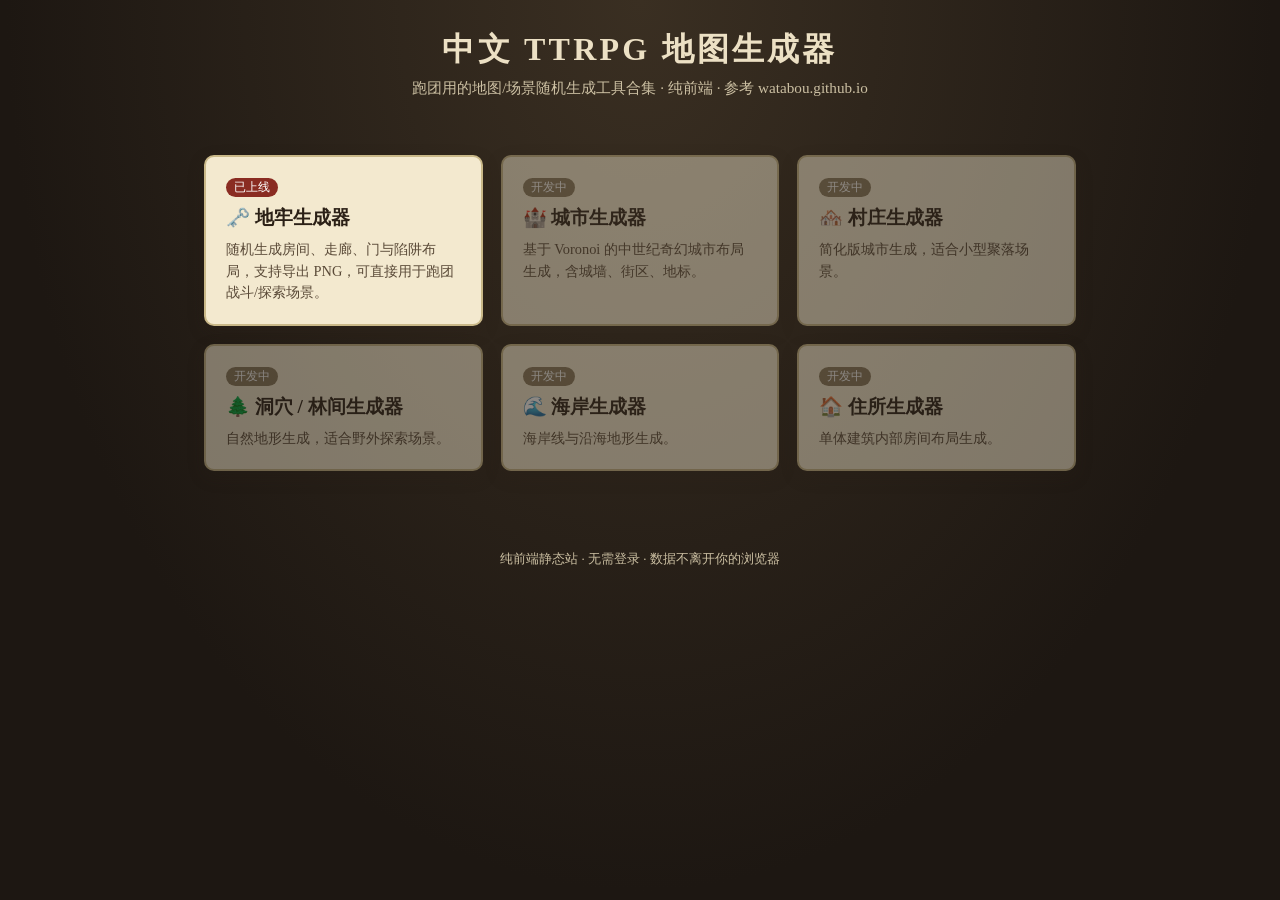
==== index.html @ 83e71b6d "地牢生成器 v1：房间+走廊+陷阱宝藏，种子可复现，PNG/TXT导出" ====
<!DOCTYPE html>
<html lang="zh-CN">
<head>
<meta charset="UTF-8">
<meta name="viewport" content="width=device-width, initial-scale=1.0">
<title>中文 TTRPG 地图生成器</title>
<link rel="stylesheet" href="assets/style.css">
<style>
  .home-wrap { max-width: 920px; margin: 0 auto; padding: 20px 24px 60px; }
  .grid { display: grid; grid-template-columns: repeat(auto-fit, minmax(220px, 1fr)); gap: 18px; margin-top: 24px; }
  .card {
    background: var(--panel-bg);
    border: 2px solid var(--line);
    border-radius: 10px;
    padding: 20px;
    box-shadow: 0 6px 16px var(--shadow);
    text-decoration: none;
    color: var(--ink);
    transition: transform .15s ease, box-shadow .15s ease;
    display: block;
  }
  .card:hover { transform: translateY(-3px); box-shadow: 0 10px 22px var(--shadow); }
  .card.disabled { opacity: 0.45; pointer-events: none; }
  .card h2 { margin: 0 0 8px; font-size: 1.2rem; }
  .card p { margin: 0; color: var(--ink-soft); font-size: 0.9rem; line-height: 1.5; }
  .badge {
    display: inline-block; font-size: 0.72rem; padding: 2px 8px; border-radius: 999px;
    background: var(--accent); color: #fff; margin-bottom: 8px;
  }
  .badge.soon { background: #8a7a5c; }
  footer { text-align: center; color: #cbbfa2; font-size: 0.8rem; padding: 20px; }
</style>
</head>
<body>
<div class="site-header">
  <h1>中文 TTRPG 地图生成器</h1>
  <p>跑团用的地图/场景随机生成工具合集 · 纯前端 · 参考 watabou.github.io</p>
</div>
<div class="home-wrap">
  <div class="grid">
    <a class="card" href="generators/dungeon/index.html">
      <span class="badge">已上线</span>
      <h2>🗝️ 地牢生成器</h2>
      <p>随机生成房间、走廊、门与陷阱布局，支持导出 PNG，可直接用于跑团战斗/探索场景。</p>
    </a>
    <a class="card disabled" href="#">
      <span class="badge soon">开发中</span>
      <h2>🏰 城市生成器</h2>
      <p>基于 Voronoi 的中世纪奇幻城市布局生成，含城墙、街区、地标。</p>
    </a>
    <a class="card disabled" href="#">
      <span class="badge soon">开发中</span>
      <h2>🏘️ 村庄生成器</h2>
      <p>简化版城市生成，适合小型聚落场景。</p>
    </a>
    <a class="card disabled" href="#">
      <span class="badge soon">开发中</span>
      <h2>🌲 洞穴 / 林间生成器</h2>
      <p>自然地形生成，适合野外探索场景。</p>
    </a>
    <a class="card disabled" href="#">
      <span class="badge soon">开发中</span>
      <h2>🌊 海岸生成器</h2>
      <p>海岸线与沿海地形生成。</p>
    </a>
    <a class="card disabled" href="#">
      <span class="badge soon">开发中</span>
      <h2>🏠 住所生成器</h2>
      <p>单体建筑内部房间布局生成。</p>
    </a>
  </div>
</div>
<footer>纯前端静态站 · 无需登录 · 数据不离开你的浏览器</footer>
</body>
</html>
---- assets/style.css ----
:root {
  --ink: #2b2016;
  --ink-soft: #5a4a38;
  --parchment: #ece0c4;
  --parchment-dark: #ded0ab;
  --accent: #8a2c22;
  --accent-soft: #b85c3a;
  --line: #c9b888;
  --panel-bg: #f3e9cf;
  --shadow: rgba(43, 32, 22, 0.25);
}

* { box-sizing: border-box; }

body {
  margin: 0;
  font-family: "Noto Serif SC", "Songti SC", "STSong", serif;
  background: radial-gradient(ellipse at top, #3a2f22, #1d1712 70%);
  color: var(--ink);
  min-height: 100vh;
}

a { color: inherit; }

.site-header {
  padding: 28px 32px 12px;
  text-align: center;
  color: var(--parchment);
}

.site-header h1 {
  margin: 0 0 6px;
  font-size: 2rem;
  letter-spacing: 0.1em;
}

.site-header p {
  margin: 0;
  color: #cbbfa2;
  font-size: 0.95rem;
}

.site-header .back-link {
  display: inline-block;
  margin-bottom: 10px;
  font-size: 0.85rem;
  color: var(--accent-soft);
  text-decoration: none;
}
.site-header .back-link:hover { text-decoration: underline; }
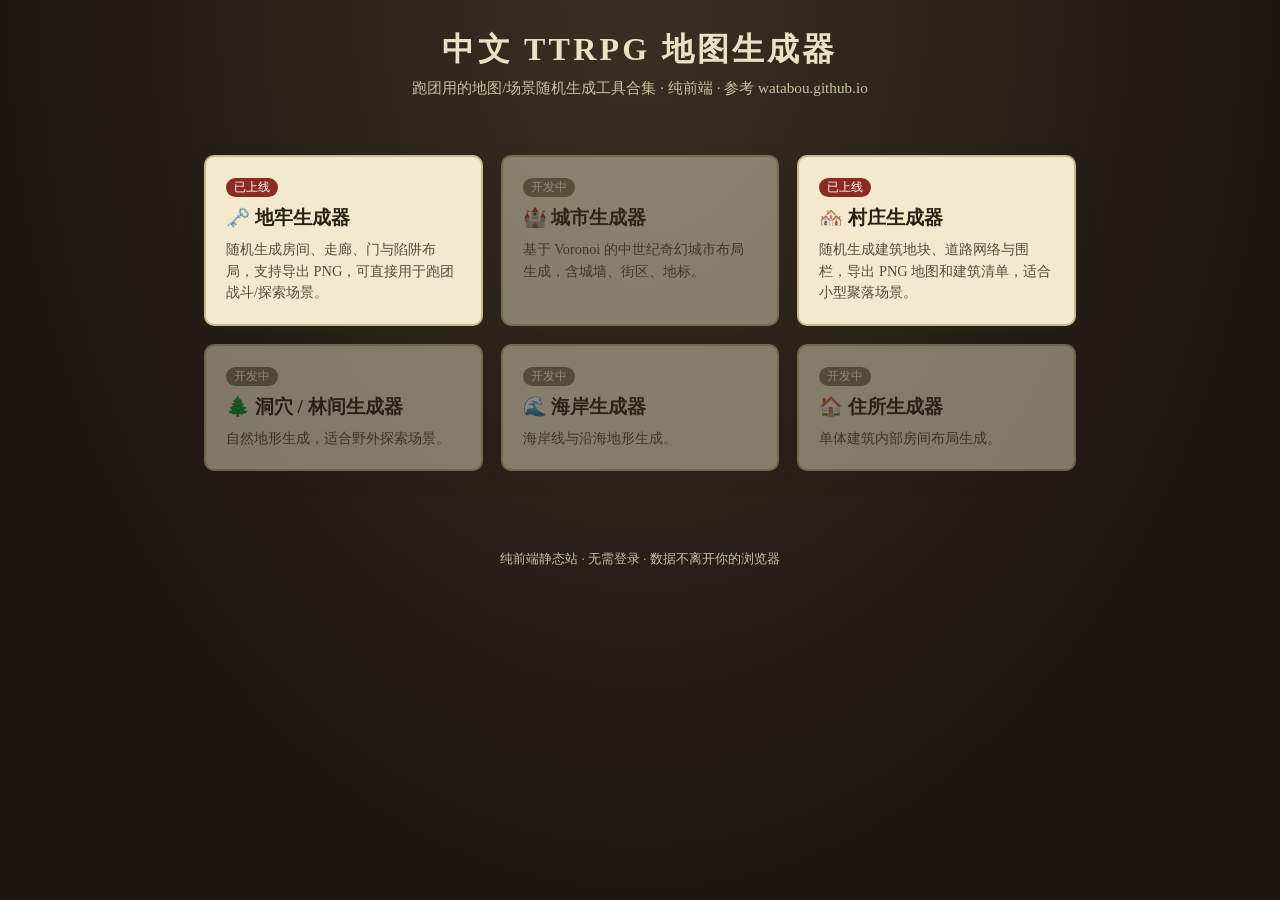
==== commit edee569d: "村庄生成器 v1（Claude Code 开发）：建筑地块+道路网+围栏+树木，种子可复现，PNG/TXT导出" ====
--- a/index.html
+++ b/index.html
@@ -48,10 +48,10 @@
       <h2>🏰 城市生成器</h2>
       <p>基于 Voronoi 的中世纪奇幻城市布局生成，含城墙、街区、地标。</p>
     </a>
-    <a class="card disabled" href="#">
-      <span class="badge soon">开发中</span>
+    <a class="card" href="generators/village/index.html">
+      <span class="badge">已上线</span>
       <h2>🏘️ 村庄生成器</h2>
-      <p>简化版城市生成，适合小型聚落场景。</p>
+      <p>随机生成建筑地块、道路网络与围栏，导出 PNG 地图和建筑清单，适合小型聚落场景。</p>
     </a>
     <a class="card disabled" href="#">
       <span class="badge soon">开发中</span>
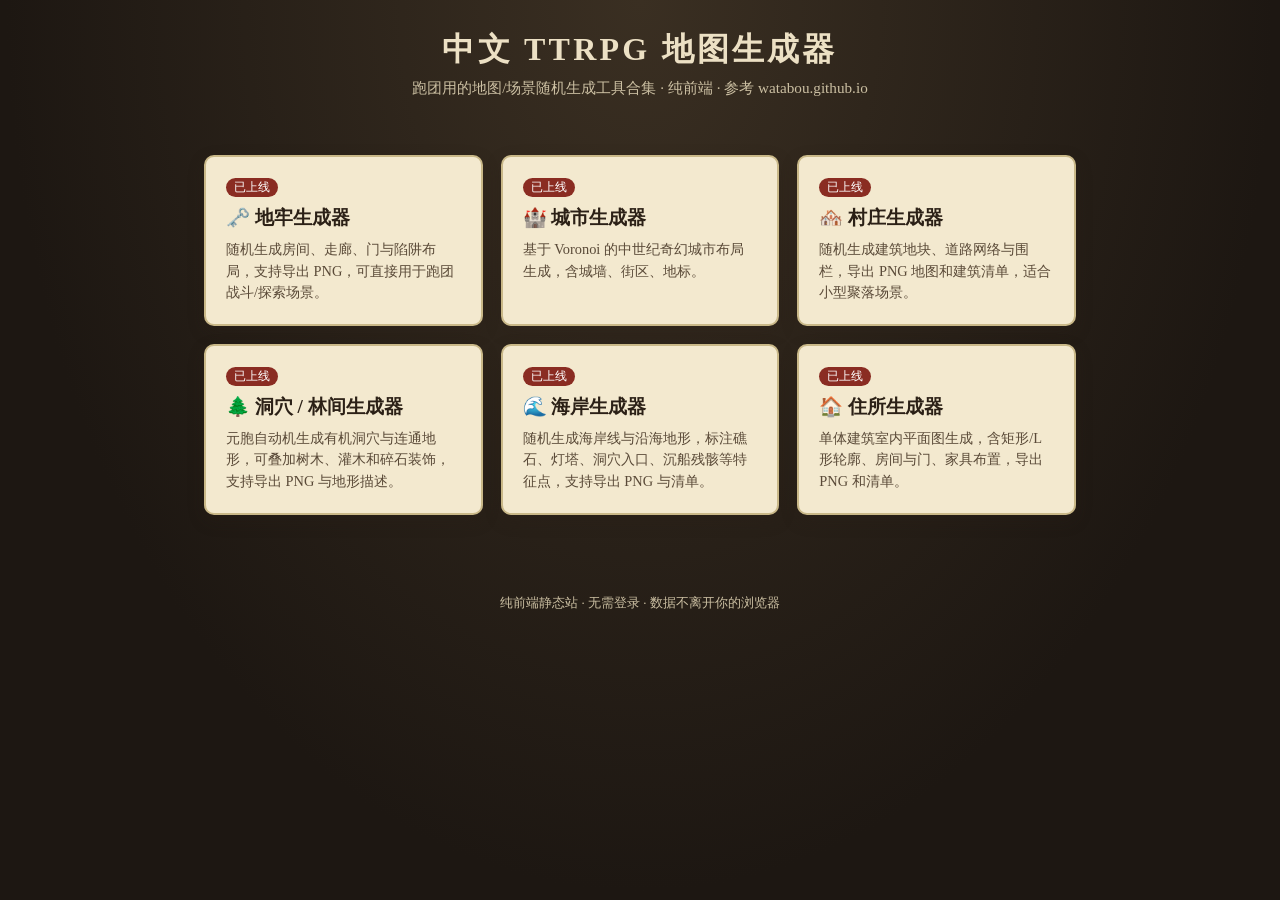
==== commit bb0abf73: "城市/洞穴/海岸/住所生成器 v1（CAO 并行多agent开发）：全部6个生成器上线 - 城市生成器：Voronoi街区+放射主干道+城墙城门+中央广场 - 洞穴/林间生成器：元胞自动机+连通性清理" ====
--- a/index.html
+++ b/index.html
@@ -43,8 +43,8 @@
       <h2>🗝️ 地牢生成器</h2>
       <p>随机生成房间、走廊、门与陷阱布局，支持导出 PNG，可直接用于跑团战斗/探索场景。</p>
     </a>
-    <a class="card disabled" href="#">
-      <span class="badge soon">开发中</span>
+    <a class="card" href="generators/city/index.html">
+      <span class="badge">已上线</span>
       <h2>🏰 城市生成器</h2>
       <p>基于 Voronoi 的中世纪奇幻城市布局生成，含城墙、街区、地标。</p>
     </a>
@@ -53,20 +53,20 @@
       <h2>🏘️ 村庄生成器</h2>
       <p>随机生成建筑地块、道路网络与围栏，导出 PNG 地图和建筑清单，适合小型聚落场景。</p>
     </a>
-    <a class="card disabled" href="#">
-      <span class="badge soon">开发中</span>
+    <a class="card" href="generators/cave/index.html">
+      <span class="badge">已上线</span>
       <h2>🌲 洞穴 / 林间生成器</h2>
-      <p>自然地形生成，适合野外探索场景。</p>
+      <p>元胞自动机生成有机洞穴与连通地形，可叠加树木、灌木和碎石装饰，支持导出 PNG 与地形描述。</p>
     </a>
-    <a class="card disabled" href="#">
-      <span class="badge soon">开发中</span>
+    <a class="card" href="generators/coast/index.html">
+      <span class="badge">已上线</span>
       <h2>🌊 海岸生成器</h2>
-      <p>海岸线与沿海地形生成。</p>
+      <p>随机生成海岸线与沿海地形，标注礁石、灯塔、洞穴入口、沉船残骸等特征点，支持导出 PNG 与清单。</p>
     </a>
-    <a class="card disabled" href="#">
-      <span class="badge soon">开发中</span>
+    <a class="card" href="generators/dwelling/index.html">
+      <span class="badge">已上线</span>
       <h2>🏠 住所生成器</h2>
-      <p>单体建筑内部房间布局生成。</p>
+      <p>单体建筑室内平面图生成，含矩形/L 形轮廓、房间与门、家具布置，导出 PNG 和清单。</p>
     </a>
   </div>
 </div>
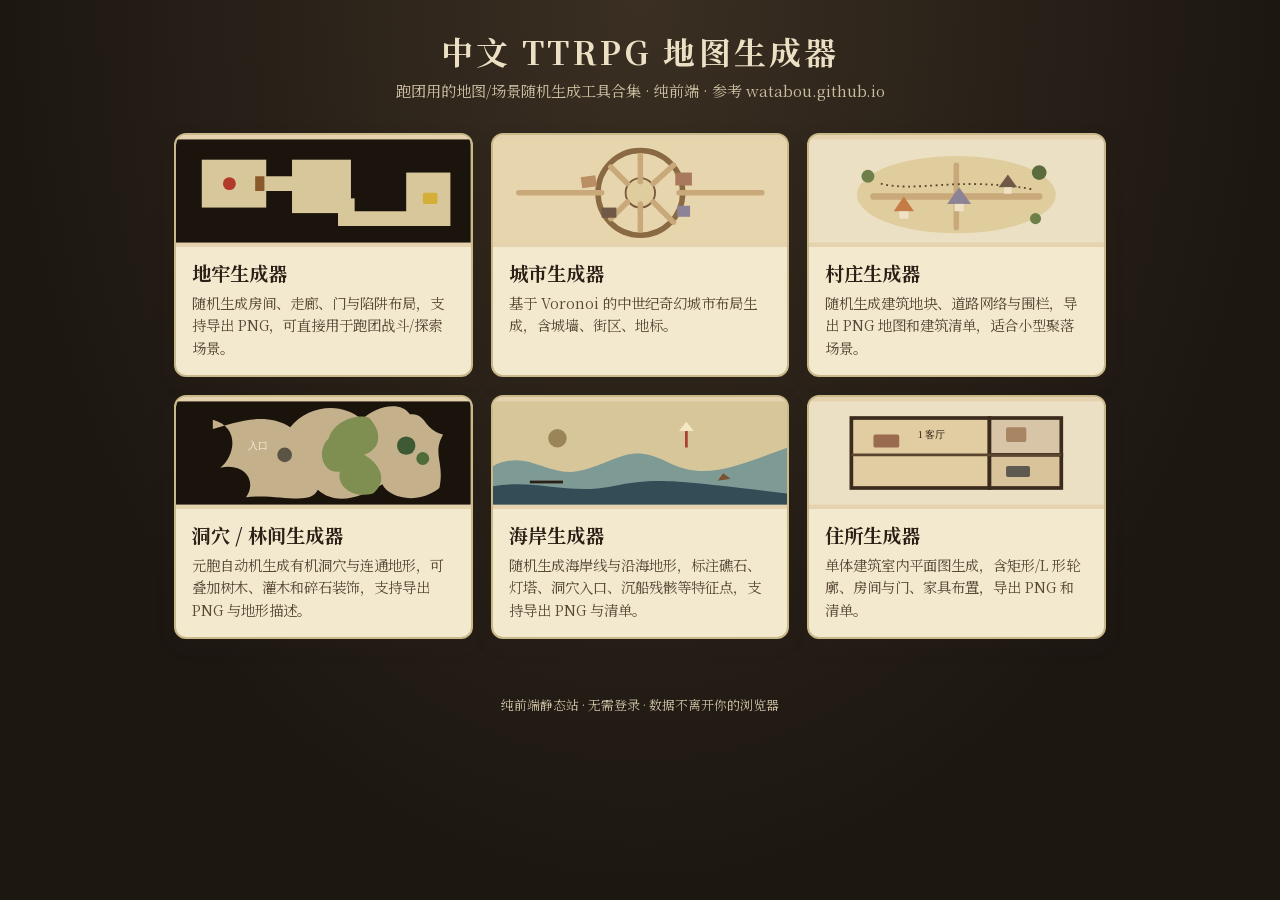
==== commit 57f83c91: "地图视觉打磨：标签、字体、洞穴边缘、建筑与地牢可读性 首页去掉无用的「已上线」徽章，自托管 Noto Serif SC，并统一滑条与清单滚动。村庄、城市、洞穴/林间和地牢的画布绘制改到更接近海岸/住所" ====
--- a/index.html
+++ b/index.html
@@ -4,31 +4,27 @@
 <meta charset="UTF-8">
 <meta name="viewport" content="width=device-width, initial-scale=1.0">
 <title>中文 TTRPG 地图生成器</title>
+<link rel="icon" href="assets/favicon.svg" type="image/svg+xml">
 <link rel="stylesheet" href="assets/style.css">
 <style>
-  .home-wrap { max-width: 920px; margin: 0 auto; padding: 20px 24px 60px; }
-  .grid { display: grid; grid-template-columns: repeat(auto-fit, minmax(220px, 1fr)); gap: 18px; margin-top: 24px; }
+  .home-wrap { max-width: 980px; margin: 0 auto; padding: 12px 24px 48px; }
+  .grid { display: grid; grid-template-columns: repeat(auto-fit, minmax(260px, 1fr)); gap: 18px; margin-top: 8px; }
   .card {
     background: var(--panel-bg);
     border: 2px solid var(--line);
-    border-radius: 10px;
-    padding: 20px;
+    border-radius: 12px;
+    padding: 0 0 16px;
     box-shadow: 0 6px 16px var(--shadow);
     text-decoration: none;
     color: var(--ink);
+    overflow: hidden;
     transition: transform .15s ease, box-shadow .15s ease;
     display: block;
   }
   .card:hover { transform: translateY(-3px); box-shadow: 0 10px 22px var(--shadow); }
-  .card.disabled { opacity: 0.45; pointer-events: none; }
-  .card h2 { margin: 0 0 8px; font-size: 1.2rem; }
-  .card p { margin: 0; color: var(--ink-soft); font-size: 0.9rem; line-height: 1.5; }
-  .badge {
-    display: inline-block; font-size: 0.72rem; padding: 2px 8px; border-radius: 999px;
-    background: var(--accent); color: #fff; margin-bottom: 8px;
-  }
-  .badge.soon { background: #8a7a5c; }
-  footer { text-align: center; color: #cbbfa2; font-size: 0.8rem; padding: 20px; }
+  .card h2 { margin: 12px 16px 6px; font-size: 1.2rem; }
+  .card p { margin: 0 16px; color: var(--ink-soft); font-size: 0.9rem; line-height: 1.55; }
+  .thumb { display: block; width: 100%; height: 112px; background: #e4d3ae; }
 </style>
 </head>
 <body>
@@ -39,33 +35,95 @@
 <div class="home-wrap">
   <div class="grid">
     <a class="card" href="generators/dungeon/index.html">
-      <span class="badge">已上线</span>
-      <h2>🗝️ 地牢生成器</h2>
+      <svg class="thumb" viewBox="0 0 320 112" aria-hidden="true">
+        <rect width="320" height="112" fill="#1b140d"/>
+        <rect x="28" y="22" width="70" height="52" fill="#d8c79a"/>
+        <rect x="88" y="40" width="54" height="16" fill="#d8c79a"/>
+        <rect x="126" y="22" width="64" height="58" fill="#d8c79a"/>
+        <rect x="176" y="64" width="18" height="28" fill="#d8c79a"/>
+        <rect x="176" y="78" width="92" height="16" fill="#d8c79a"/>
+        <rect x="250" y="36" width="48" height="58" fill="#d8c79a"/>
+        <rect x="86" y="40" width="10" height="16" fill="#8a5a2b"/>
+        <circle cx="58" cy="48" r="7" fill="#b23a2a"/>
+        <rect x="268" y="58" width="16" height="12" rx="2" fill="#d4af37"/>
+      </svg>
+      <h2>地牢生成器</h2>
       <p>随机生成房间、走廊、门与陷阱布局，支持导出 PNG，可直接用于跑团战斗/探索场景。</p>
     </a>
     <a class="card" href="generators/city/index.html">
-      <span class="badge">已上线</span>
-      <h2>🏰 城市生成器</h2>
+      <svg class="thumb" viewBox="0 0 320 112" aria-hidden="true">
+        <rect width="320" height="112" fill="#e7d5ae"/>
+        <circle cx="160" cy="58" r="46" fill="none" stroke="#8a6a42" stroke-width="6"/>
+        <circle cx="160" cy="58" r="16" fill="#dfcd9d" stroke="#7a5a3e" stroke-width="2"/>
+        <path d="M160 18v28M160 70v28M118 58H28M202 58h90M128 30 146 48M174 68 196 90M128 86l18-18M174 48l22-20" stroke="#c9a97a" stroke-width="6" stroke-linecap="round"/>
+        <rect x="96" y="40" width="16" height="12" fill="#b98f63" transform="rotate(-8 104 46)"/>
+        <rect x="198" y="36" width="18" height="14" fill="#a8795a"/>
+        <rect x="200" y="72" width="14" height="12" fill="#8d8396"/>
+        <rect x="118" y="74" width="16" height="11" fill="#6f5846"/>
+      </svg>
+      <h2>城市生成器</h2>
       <p>基于 Voronoi 的中世纪奇幻城市布局生成，含城墙、街区、地标。</p>
     </a>
     <a class="card" href="generators/village/index.html">
-      <span class="badge">已上线</span>
-      <h2>🏘️ 村庄生成器</h2>
+      <svg class="thumb" viewBox="0 0 320 112" aria-hidden="true">
+        <rect width="320" height="112" fill="#ece0c4"/>
+        <ellipse cx="160" cy="60" rx="108" ry="42" fill="#dfcd9d"/>
+        <path d="M70 62h180" stroke="#c9a97a" stroke-width="7" stroke-linecap="round"/>
+        <path d="M160 28v68" stroke="#c9a97a" stroke-width="6" stroke-linecap="round"/>
+        <path d="M78 48c40 10 80-8 164 6" fill="none" stroke="#5c412c" stroke-width="2" stroke-dasharray="2 4"/>
+        <path d="M92 78h22l-11-16z" fill="#c47b45"/>
+        <rect x="98" y="78" width="10" height="8" fill="#efe2c4"/>
+        <path d="M150 70h26l-13-18z" fill="#8d8396"/>
+        <rect x="158" y="70" width="10" height="8" fill="#efe2c4"/>
+        <path d="M206 52h20l-10-14z" fill="#6f5846"/>
+        <rect x="212" y="52" width="8" height="7" fill="#efe2c4"/>
+        <circle cx="64" cy="40" r="7" fill="#6e7f4a"/>
+        <circle cx="250" cy="36" r="8" fill="#5c6b3e"/>
+        <circle cx="246" cy="86" r="6" fill="#6e7f4a"/>
+      </svg>
+      <h2>村庄生成器</h2>
       <p>随机生成建筑地块、道路网络与围栏，导出 PNG 地图和建筑清单，适合小型聚落场景。</p>
     </a>
     <a class="card" href="generators/cave/index.html">
-      <span class="badge">已上线</span>
-      <h2>🌲 洞穴 / 林间生成器</h2>
+      <svg class="thumb" viewBox="0 0 320 112" aria-hidden="true">
+        <rect width="320" height="112" fill="#1a130c"/>
+        <path d="M40 20c30 8 24 40 8 52 28-6 40 16 28 32 36-4 70 10 78-8 20 18 48 8 70-6 8 16 40 22 62 4 6-28-8-36 4-58-22-6-18-24-36-22-10-16-40-8-52 6-22-20-58-16-78 8-28-18-62-4-84 2z" fill="#c4b08a"/>
+        <path d="M210 18c18 20 8 36-6 40 16 8 28 28 10 42-22 6-40-8-36-24-16 4-28-20-12-36 4-16 28-28 44-22z" fill="#7f8f52"/>
+        <circle cx="118" cy="58" r="8" fill="#5b5344"/>
+        <circle cx="250" cy="48" r="10" fill="#3d5a35"/>
+        <circle cx="268" cy="62" r="7" fill="#4e6b38"/>
+        <text x="78" y="52" fill="#f6edd4" font-size="11" font-family="serif">入口</text>
+      </svg>
+      <h2>洞穴 / 林间生成器</h2>
       <p>元胞自动机生成有机洞穴与连通地形，可叠加树木、灌木和碎石装饰，支持导出 PNG 与地形描述。</p>
     </a>
     <a class="card" href="generators/coast/index.html">
-      <span class="badge">已上线</span>
-      <h2>🌊 海岸生成器</h2>
+      <svg class="thumb" viewBox="0 0 320 112" aria-hidden="true">
+        <rect width="320" height="112" fill="#d8c69b"/>
+        <path d="M0 70c40-20 60 16 100 4s50-28 90-8 70 6 130-16v62H0z" fill="#7e9a94"/>
+        <path d="M0 92c50-8 80 10 130 0s70-6 190 8v12H0z" fill="#344c56"/>
+        <circle cx="70" cy="40" r="10" fill="#998557"/>
+        <path d="M210 28v22" stroke="#a8432f" stroke-width="3"/>
+        <path d="M202 32h16l-8-10z" fill="#f4e7c4"/>
+        <path d="M250 78l8 6-14 2z" fill="#7a5230"/>
+        <rect x="40" y="86" width="36" height="3" fill="#2b2016"/>
+      </svg>
+      <h2>海岸生成器</h2>
       <p>随机生成海岸线与沿海地形，标注礁石、灯塔、洞穴入口、沉船残骸等特征点，支持导出 PNG 与清单。</p>
     </a>
     <a class="card" href="generators/dwelling/index.html">
-      <span class="badge">已上线</span>
-      <h2>🏠 住所生成器</h2>
+      <svg class="thumb" viewBox="0 0 320 112" aria-hidden="true">
+        <rect width="320" height="112" fill="#ece0c4"/>
+        <rect x="46" y="18" width="150" height="76" fill="#e2cda2" stroke="#3a2b1d" stroke-width="4"/>
+        <rect x="196" y="18" width="78" height="40" fill="#d8c5a8" stroke="#3a2b1d" stroke-width="4"/>
+        <rect x="196" y="58" width="78" height="36" fill="#d9c39a" stroke="#3a2b1d" stroke-width="4"/>
+        <path d="M46 58h150M196 58h78" stroke="#5a4530" stroke-width="3"/>
+        <rect x="70" y="36" width="28" height="14" rx="2" fill="#9a6b4f"/>
+        <rect x="214" y="28" width="22" height="16" rx="2" fill="#a88663"/>
+        <rect x="214" y="70" width="26" height="12" rx="2" fill="#5f5a50"/>
+        <text x="118" y="40" fill="#2b2016" font-size="11" font-family="serif">1 客厅</text>
+      </svg>
+      <h2>住所生成器</h2>
       <p>单体建筑室内平面图生成，含矩形/L 形轮廓、房间与门、家具布置，导出 PNG 和清单。</p>
     </a>
   </div>
--- a/assets/style.css
+++ b/assets/style.css
@@ -1,3 +1,19 @@
+@font-face {
+  font-family: "Noto Serif SC";
+  font-style: normal;
+  font-weight: 400;
+  font-display: swap;
+  src: url("fonts/noto-serif-sc-400.woff2") format("woff2");
+}
+
+@font-face {
+  font-family: "Noto Serif SC";
+  font-style: normal;
+  font-weight: 700;
+  font-display: swap;
+  src: url("fonts/noto-serif-sc-700.woff2") format("woff2");
+}
+
 :root {
   --ink: #2b2016;
   --ink-soft: #5a4a38;
@@ -14,7 +30,7 @@
 
 body {
   margin: 0;
-  font-family: "Noto Serif SC", "Songti SC", "STSong", serif;
+  font-family: "Noto Serif SC", "Songti SC", "STSong", "Noto Serif CJK SC", serif;
   background: radial-gradient(ellipse at top, #3a2f22, #1d1712 70%);
   color: var(--ink);
   min-height: 100vh;
@@ -32,6 +48,7 @@
   margin: 0 0 6px;
   font-size: 2rem;
   letter-spacing: 0.1em;
+  font-weight: 700;
 }
 
 .site-header p {
@@ -48,3 +65,117 @@
   text-decoration: none;
 }
 .site-header .back-link:hover { text-decoration: underline; }
+
+footer {
+  text-align: center;
+  color: #cbbfa2;
+  font-size: 0.8rem;
+  padding: 8px 20px 28px;
+}
+
+/* 羊皮纸主题滑条，替代浏览器默认的蓝色轨道 */
+input[type="range"] {
+  -webkit-appearance: none;
+  appearance: none;
+  width: 100%;
+  height: 22px;
+  margin: 2px 0 0;
+  background: transparent;
+  cursor: pointer;
+}
+
+input[type="range"]:focus {
+  outline: none;
+}
+
+input[type="range"]:focus-visible::-webkit-slider-thumb {
+  box-shadow: 0 0 0 3px rgba(138, 44, 34, 0.28);
+}
+
+input[type="range"]::-webkit-slider-runnable-track {
+  height: 6px;
+  background: linear-gradient(#d9c79a, #b7a47a);
+  border: 1px solid #a8946a;
+  border-radius: 999px;
+}
+
+input[type="range"]::-webkit-slider-thumb {
+  -webkit-appearance: none;
+  appearance: none;
+  width: 16px;
+  height: 16px;
+  margin-top: -6px;
+  border-radius: 50%;
+  background: radial-gradient(circle at 35% 35%, #c46a42, #8a2c22 68%);
+  border: 2px solid #f6edd4;
+  box-shadow: 0 1px 2px rgba(43, 32, 22, 0.35);
+  cursor: pointer;
+}
+
+input[type="range"]::-moz-range-track {
+  height: 6px;
+  background: linear-gradient(#d9c79a, #b7a47a);
+  border: 1px solid #a8946a;
+  border-radius: 999px;
+}
+
+input[type="range"]::-moz-range-thumb {
+  width: 16px;
+  height: 16px;
+  border-radius: 50%;
+  background: #8a2c22;
+  border: 2px solid #f6edd4;
+  box-shadow: 0 1px 2px rgba(43, 32, 22, 0.35);
+  cursor: pointer;
+}
+
+input[type="range"]::-moz-range-progress {
+  height: 6px;
+  background: #8a5a3a;
+  border-radius: 999px;
+}
+
+/* 房间 / 建筑清单：更高的可视区域，并在溢出时露出滚动条与底部渐隐 */
+.map-list {
+  margin-top: 8px;
+  max-height: 480px;
+  overflow-y: auto;
+  width: 100%;
+  padding: 4px 12px 16px;
+  border: 1px solid var(--line);
+  border-radius: 8px;
+  background: #f7f0dc;
+  scrollbar-gutter: stable;
+  scrollbar-width: thin;
+  scrollbar-color: #8a6a42 #efe6cf;
+}
+
+.map-list.is-overflowing {
+  box-shadow: inset 0 -18px 16px -14px rgba(90, 69, 48, 0.45);
+  border-bottom-color: #8a6a42;
+}
+
+.map-list::-webkit-scrollbar { width: 10px; }
+.map-list::-webkit-scrollbar-track {
+  background: #efe6cf;
+  border-radius: 999px;
+}
+.map-list::-webkit-scrollbar-thumb {
+  background: #8a6a42;
+  border-radius: 999px;
+  border: 2px solid #efe6cf;
+}
+
+.scroll-hint {
+  margin: 14px 0 0;
+  width: 100%;
+  font-size: 0.75rem;
+  letter-spacing: 0.04em;
+  color: var(--ink-soft);
+  text-align: right;
+}
+
+.scroll-hint::before {
+  content: "↕ ";
+  color: var(--accent);
+}
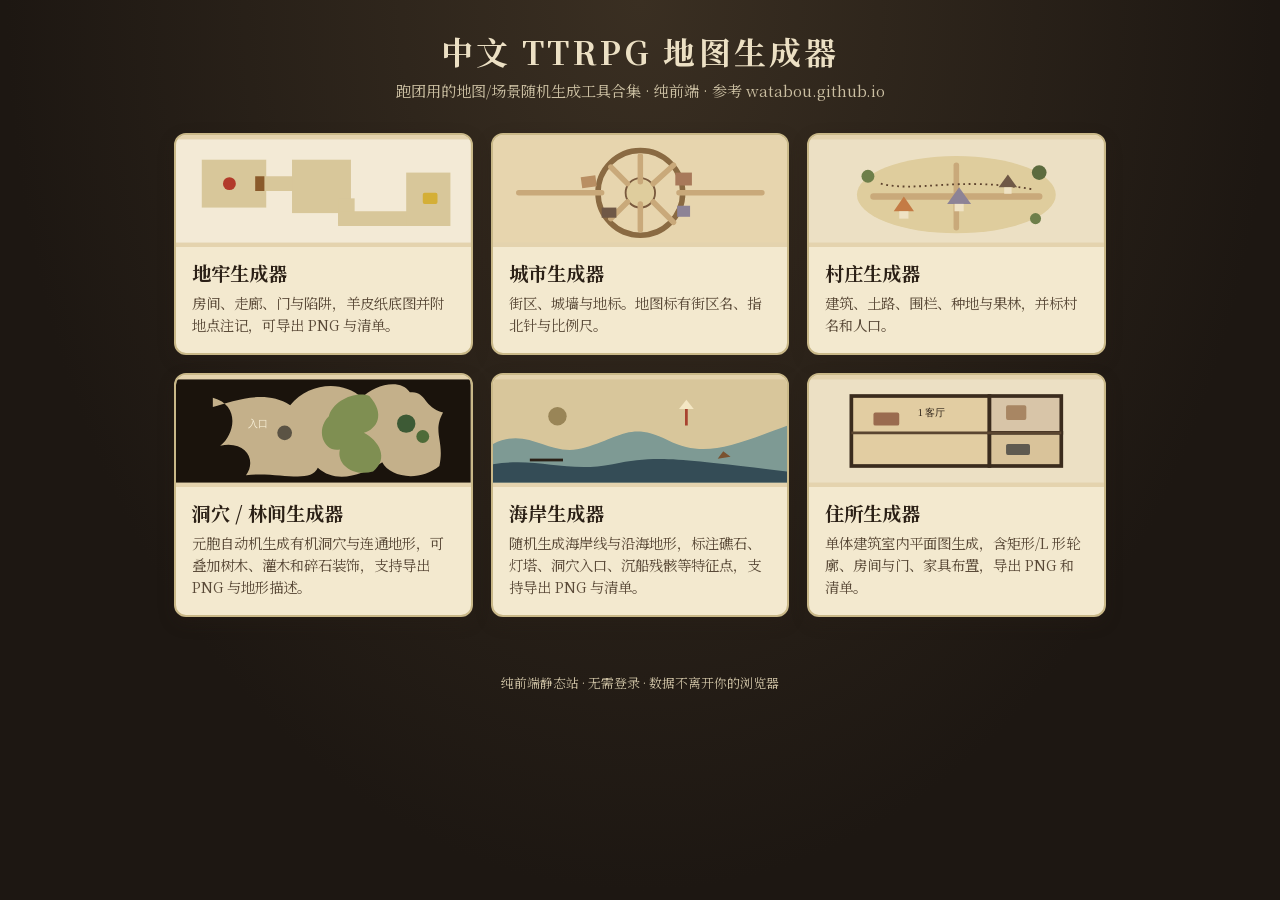
==== commit e7184049: "让地牢、城市和村庄更接近可直接跑团的羊皮纸地图。 地牢改用羊皮纸底、岩层交叉排线和虚线地板，并给部分房间加上可复现的中文地点注记；城市画出街区名、圆塔城墙、指北针和比例尺；村庄补上村名人口、种地果林、" ====
--- a/index.html
+++ b/index.html
@@ -36,7 +36,7 @@
   <div class="grid">
     <a class="card" href="generators/dungeon/index.html">
       <svg class="thumb" viewBox="0 0 320 112" aria-hidden="true">
-        <rect width="320" height="112" fill="#1b140d"/>
+        <rect width="320" height="112" fill="#f3ead6"/>
         <rect x="28" y="22" width="70" height="52" fill="#d8c79a"/>
         <rect x="88" y="40" width="54" height="16" fill="#d8c79a"/>
         <rect x="126" y="22" width="64" height="58" fill="#d8c79a"/>
@@ -48,7 +48,7 @@
         <rect x="268" y="58" width="16" height="12" rx="2" fill="#d4af37"/>
       </svg>
       <h2>地牢生成器</h2>
-      <p>随机生成房间、走廊、门与陷阱布局，支持导出 PNG，可直接用于跑团战斗/探索场景。</p>
+      <p>房间、走廊、门与陷阱，羊皮纸底图并附地点注记，可导出 PNG 与清单。</p>
     </a>
     <a class="card" href="generators/city/index.html">
       <svg class="thumb" viewBox="0 0 320 112" aria-hidden="true">
@@ -62,7 +62,7 @@
         <rect x="118" y="74" width="16" height="11" fill="#6f5846"/>
       </svg>
       <h2>城市生成器</h2>
-      <p>基于 Voronoi 的中世纪奇幻城市布局生成，含城墙、街区、地标。</p>
+      <p>街区、城墙与地标。地图标有街区名、指北针与比例尺。</p>
     </a>
     <a class="card" href="generators/village/index.html">
       <svg class="thumb" viewBox="0 0 320 112" aria-hidden="true">
@@ -82,7 +82,7 @@
         <circle cx="246" cy="86" r="6" fill="#6e7f4a"/>
       </svg>
       <h2>村庄生成器</h2>
-      <p>随机生成建筑地块、道路网络与围栏，导出 PNG 地图和建筑清单，适合小型聚落场景。</p>
+      <p>建筑、土路、围栏、种地与果林，并标村名和人口。</p>
     </a>
     <a class="card" href="generators/cave/index.html">
       <svg class="thumb" viewBox="0 0 320 112" aria-hidden="true">
